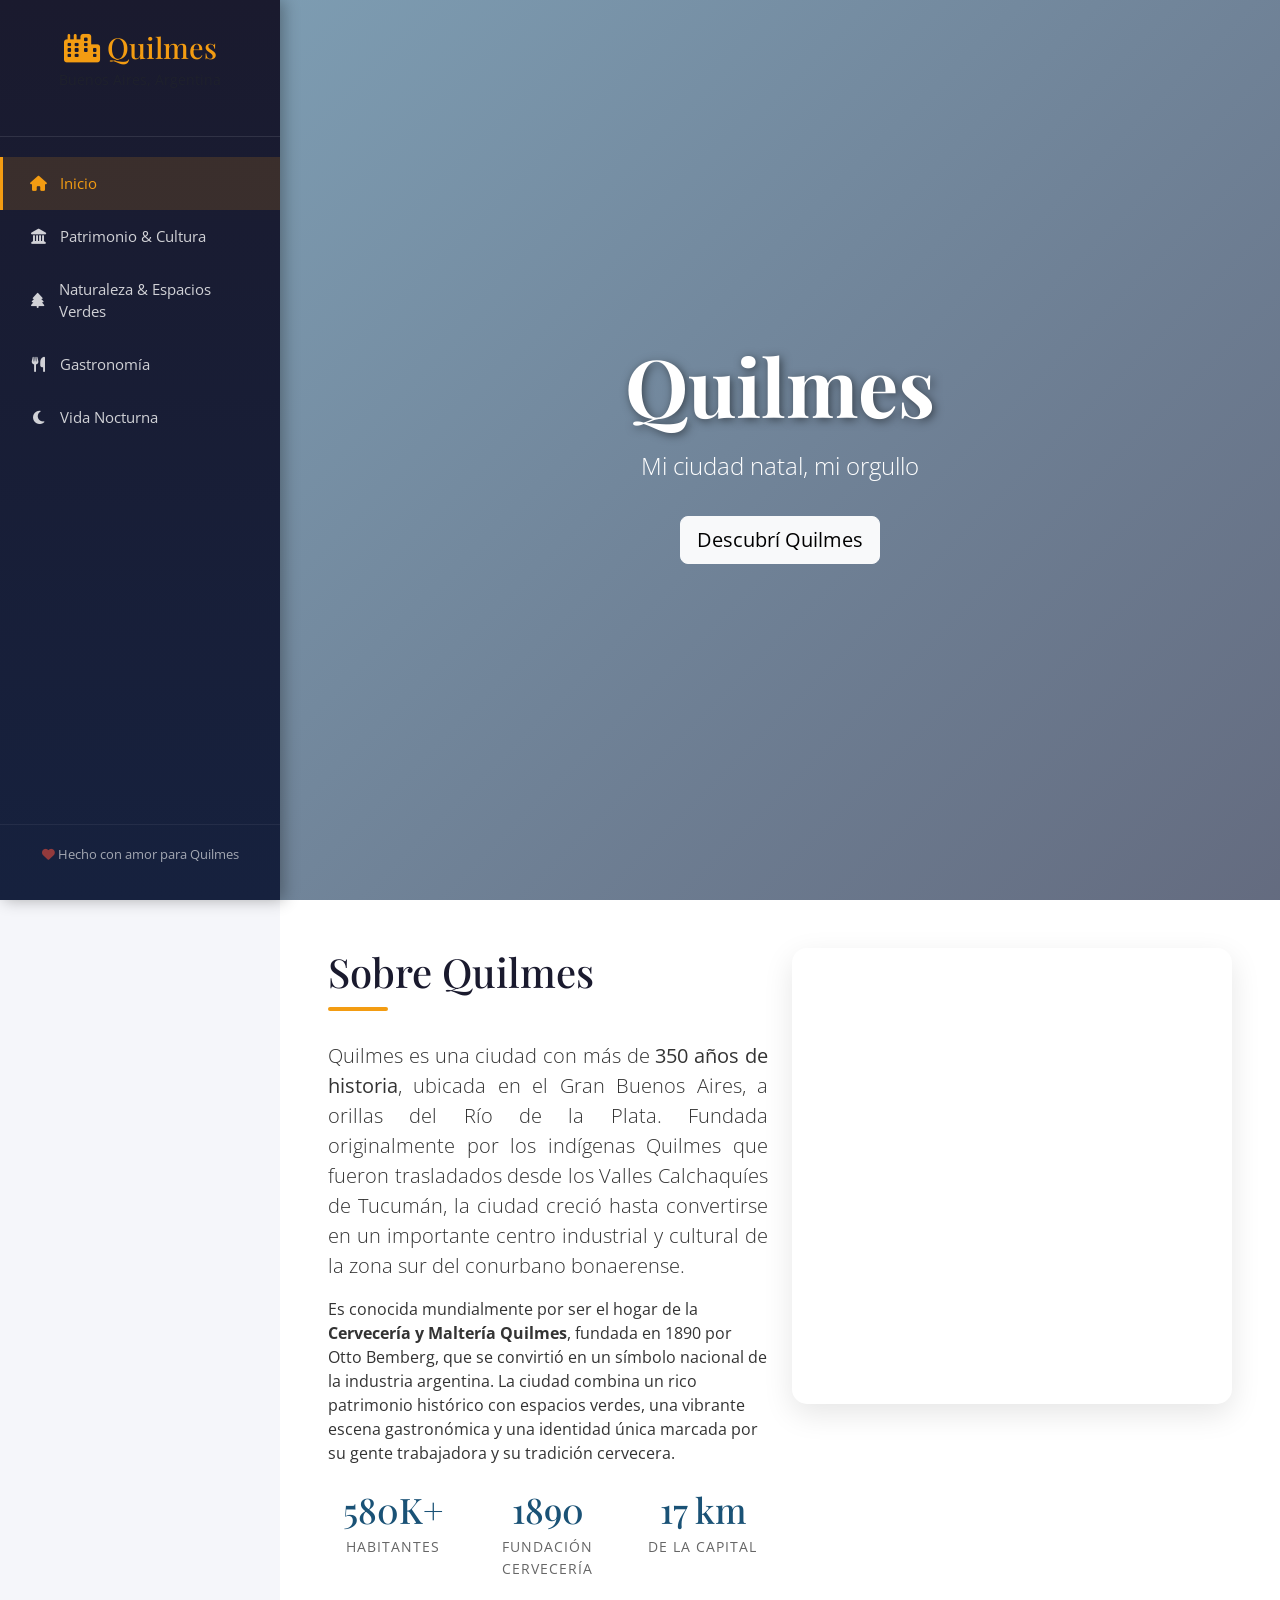
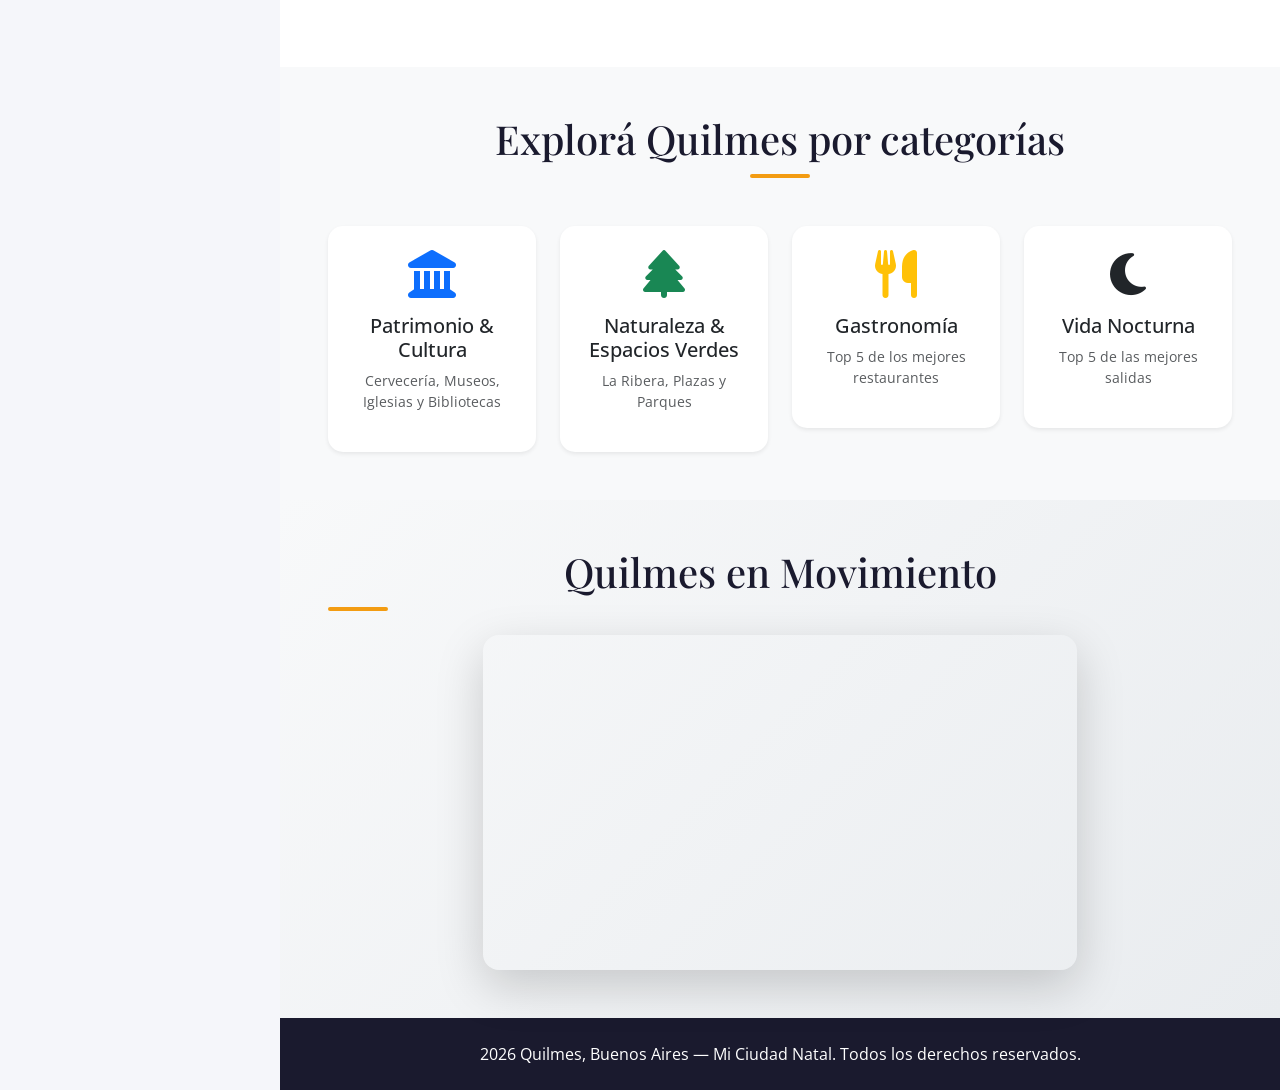
==== index.html @ ce0a09dc "Add files via upload" ====
<!DOCTYPE html>
<html lang="es">

<head>
    <meta charset="UTF-8">
    <meta name="viewport" content="width=device-width, initial-scale=1.0">
    <link href="https://cdn.jsdelivr.net/npm/bootstrap@5.3.2/dist/css/bootstrap.min.css" rel="stylesheet">
    <link
        href="https://fonts.googleapis.com/css2?family=Playfair+Display:wght@400;700&family=Open+Sans:wght@300;400;600&display=swap"
        rel="stylesheet">
    <link rel="stylesheet" href="https://cdnjs.cloudflare.com/ajax/libs/font-awesome/6.4.0/css/all.min.css">
    <link rel="stylesheet" href="estilo.css">

    <title>Quilmes, Buenos Aires — Mi Ciudad Natal</title>
</head>

<body>
    <div class="envoltura">
        <!-- Barra Lateral de Navegación -->
        <nav class="barra_lateral">
            <div class="encabezado_barra">
                <h2><i class="fas fa-city"></i> Quilmes</h2>
                <p class="text-muted">Buenos Aires, Argentina</p>
            </div>

            <ul class="nav flex-column">
                <li class="nav-item">
                    <a class="nav-link activo" href="index.html">
                        <i class="fas fa-home"></i> Inicio
                    </a>
                </li>
                <li class="nav-item">
                    <a class="nav-link" href="patrimonio.html">
                        <i class="fas fa-landmark"></i> Patrimonio & Cultura
                    </a>
                </li>
                <li class="nav-item">
                    <a class="nav-link" href="naturaleza.html">
                        <i class="fas fa-tree"></i> Naturaleza & Espacios Verdes
                    </a>
                </li>
                <li class="nav-item">
                    <a class="nav-link" href="gastronomia.html">
                        <i class="fas fa-utensils"></i> Gastronomía
                    </a>
                </li>
                <li class="nav-item">
                    <a class="nav-link" href="nocturna.html">
                        <i class="fas fa-moon"></i> Vida Nocturna
                    </a>
                </li>
            </ul>

            <div class="pie_barra">
                <p><i class="fas fa-heart"></i> Hecho con amor para Quilmes</p>
            </div>
        </nav>

        <!-- Contenido Principal -->
        <main class="contenido_principal">
            <!-- Sección Hero -->
            <section class="seccion_hero">
                <div class="capa_superpuesta"></div>
                <div class="contenido_hero">
                    <h1 class="display-3">Quilmes</h1>
                    <p class="lead">Mi ciudad natal, mi orgullo</p>
                    <a href="#conoce" class="btn btn-light btn-lg mt-3">Descubrí Quilmes</a>
                </div>
            </section>

            <!-- Sección de Info -->
            <section id="conoce" class="seccion_info py-5">
                <div class="container-fluid px-5">
                    <div class="row">
                        <div class="col-lg-6 mb-4">
                            <h2 class="titulo_seccion">Sobre Quilmes</h2>
                            <p class="lead texto_justificado">
                                Quilmes es una ciudad con más de <strong>350 años de historia</strong>, ubicada en el
                                Gran Buenos Aires, a orillas del Río de la Plata. Fundada originalmente por los
                                indígenas Quilmes que fueron trasladados desde los Valles Calchaquíes de Tucumán, la
                                ciudad creció hasta convertirse en un importante centro industrial y cultural de la zona
                                sur del conurbano bonaerense.
                            </p>
                            <p>
                                Es conocida mundialmente por ser el hogar de la <strong>Cervecería y Maltería
                                    Quilmes</strong>, fundada en 1890 por Otto Bemberg, que se convirtió en un símbolo
                                nacional de la industria argentina. La ciudad combina un rico patrimonio histórico con
                                espacios verdes, una vibrante escena gastronómica y una identidad única marcada por su
                                gente trabajadora y su tradición cervecera.
                            </p>
                            <div class="estadisticas mt-4">
                                <div class="row text-center">
                                    <div class="col-4">
                                        <h3>580K+</h3>
                                        <p>Habitantes</p>
                                    </div>
                                    <div class="col-4">
                                        <h3>1890</h3>
                                        <p>Fundación Cervecería</p>
                                    </div>
                                    <div class="col-4">
                                        <h3>17 km</h3>
                                        <p>de la Capital</p>
                                    </div>
                                </div>
                            </div>
                        </div>
                        <div class="col-lg-6">
                            <div class="contenedor_mapa">
                                <iframe
                                    src="https://www.google.com/maps/embed?pb=!1m18!1m12!1m3!1d52453.123456789!2d-58.3147!3d-34.7244!2m3!1f0!2f0!3f0!3m2!1i1024!2i768!4f13.1!3m3!1m2!1s0x95a32d55db9f5e6f%3A0x5c5c5c5c5c5c5c5c!2sQuilmes%2C%20Buenos%20Aires%20Province%2C%20Argentina!5e0!3m2!1sen!2sus!4v1699999999999!5m2!1sen!2sus"
                                    width="100%" height="450" style="border:0; border-radius: 15px;" allowfullscreen=""
                                    loading="lazy" referrerpolicy="no-referrer-when-downgrade">
                                </iframe>
                            </div>
                        </div>
                    </div>
                </div>
            </section>

            <!-- Vista previa de Categorías -->
            <section class="categories-preview py-5 bg-light">
                <div class="container-fluid px-5">
                    <h2 class="titulo_seccion text-center mb-5">Explorá Quilmes por categorías</h2>
                    <div class="row g-4">
                        <div class="col-md-3">
                            <a href="patrimonio.html" class="tarjeta_categoria">
                                <div class="card h-100 border-0 shadow-sm">
                                    <div class="card-body text-center py-4">
                                        <i class="fas fa-landmark fa-3x text-primary mb-3"></i>
                                        <h5>Patrimonio & Cultura</h4>
                                            <p class="text-muted small">Cervecería, Museos, Iglesias y Bibliotecas</p>
                                    </div>
                                </div>
                            </a>
                        </div>
                        <div class="col-md-3">
                            <a href="naturaleza.html" class="tarjeta_categoria">
                                <div class="card h-100 border-0 shadow-sm">
                                    <div class="card-body text-center py-4">
                                        <i class="fas fa-tree fa-3x text-success mb-3"></i>
                                        <h5>Naturaleza & Espacios Verdes</h4>
                                            <p class="text-muted small">La Ribera, Plazas y Parques</p>
                                    </div>
                                </div>
                            </a>
                        </div>
                        <div class="col-md-3">
                            <a href="gastronomia.html" class="tarjeta_categoria">
                                <div class="card h-100 border-0 shadow-sm">
                                    <div class="card-body text-center py-4">
                                        <i class="fas fa-utensils fa-3x text-warning mb-3"></i>
                                        <h5>Gastronomía</h4>
                                            <p class="text-muted small">Top 5 de los mejores restaurantes</p>
                                    </div>
                                </div>
                            </a>
                        </div>
                        <div class="col-md-3">
                            <a href="nocturna.html" class="tarjeta_categoria">
                                <div class="card h-100 border-0 shadow-sm">
                                    <div class="card-body text-center py-4">
                                        <i class="fas fa-moon fa-3x text-dark mb-3"></i>
                                        <h5>Vida Nocturna</h4>
                                            <p class="text-muted small">Top 5 de las mejores salidas</p>
                                    </div>
                                </div>
                            </a>
                        </div>
                    </div>
                </div>
            </section>

            <!-- Sección de Video -->
            <section class="seccion_video py-5">
                <div class="container-fluid px-5 text-center">
                    <h2 class="titulo_seccion mb-4">Quilmes en Movimiento</h2>
                    <div class="row justify-content-center">
                        <div class="col-lg-8">
                            <div class="ratio ratio-16x9 shadow-lg rounded-4 overflow-hidden">
                                
                                <iframe src="https://www.youtube.com/embed/tXHFf7adKE0" title="Quilmes - Mi Ciudad"
                                    allow="accelerometer; autoplay; clipboard-write; encrypted-media; gyroscope; picture-in-picture"
                                    allowfullscreen>
                                </iframe>
                            </div>
                            
                        </div>
                    </div>
                </div>
            </section>

            <!-- Pie de Página -->
            <footer class="pie_pagina py-4 bg-dark text-white text-center">
                <div class="container">
                    <p class="mb-0"> 2026 Quilmes, Buenos Aires — Mi Ciudad Natal. Todos los derechos reservados.</p>
                </div>
            </footer>
        </main>
    </div>

    <script src="https://cdn.jsdelivr.net/npm/bootstrap@5.3.2/dist/js/bootstrap.bundle.min.js"></script>

</body>

</html>
---- estilo.css ----
:root {
    --color_primario: #1a5276;
    --color_secundario: #2874a6;
    --color_acento: #f39c12;
    --color_oscuro: #1a1a2e;
    --color_claro: #f8f9fa;
    --ancho_barra_lateral: 280px;
    --fuente_titulos: 'Playfair Display', serif;
    --fuente_cuerpo: 'Open Sans', sans-serif;
}

* {
    margin: 0;
    padding: 0;
    box-sizing: border-box;
}

body {
    font-family: var(--fuente_cuerpo);
    background-color: #f5f6fa;
    color: #333;
    overflow-x: hidden;
}

/* ============================================
   ESTRUCTURA GENERAL
   ============================================ */

.envoltura {
    display: flex;
    min-height: 100vh;
}

/* ============================================
   BARRA LATERAL (Navegación)
   ============================================ */

.barra_lateral {
    width: var(--ancho_barra_lateral);
    background: linear-gradient(180deg, var(--color_oscuro) 0%, #16213e 100%);
    color: white;
    position: fixed;
    height: 100vh;
    overflow-y: auto;
    z-index: 1000;
    display: flex;
    flex-direction: column;
    box-shadow: 4px 0 15px rgba(0,0,0,0.3);
}

.encabezado_barra {
    padding: 30px 20px;
    text-align: center;
    border-bottom: 1px solid rgba(255,255,255,0.1);
}

.encabezado_barra h2 {
    font-family: var(--fuente_titulos);
    font-size: 1.8rem;
    margin-bottom: 5px;
    color: var(--color_acento);
}

.encabezado_barra p {
    font-size: 0.85rem;
    opacity: 0.7;
}

.barra_lateral .nav {
    flex: 1;
    padding: 20px 0;
}

.barra_lateral .nav-link {
    color: rgba(255,255,255,0.8);
    padding: 15px 25px;
    font-size: 0.95rem;
    transition: all 0.3s ease;
    border-left: 3px solid transparent;
    display: flex;
    align-items: center;
    gap: 12px;
}

.barra_lateral .nav-link:hover {
    background: rgba(255,255,255,0.05);
    color: white;
    border-left-color: var(--color_acento);
    padding-left: 30px;
}

.barra_lateral .nav-link.activo {
    background: rgba(243, 156, 18, 0.15);
    color: var(--color_acento);
    border-left-color: var(--color_acento);
}

.barra_lateral .nav-link i {
    width: 20px;
    text-align: center;
}

.pie_barra {
    padding: 20px;
    text-align: center;
    border-top: 1px solid rgba(255,255,255,0.1);
    font-size: 0.8rem;
    opacity: 0.6;
}

.pie_barra i {
    color: #e74c3c;
}

/* ============================================
   CONTENIDO PRINCIPAL
   ============================================ */

.contenido_principal {
    margin-left: var(--ancho_barra_lateral);
    flex: 1;
    min-height: 100vh;
}

/* ============================================
   SECCIÓN HERO (Portada)
   ============================================ */

.seccion_hero {
    position: relative;
    height: 100vh;
    background: url('img/estacion\ de\ quilmes.webp') center/cover no-repeat;
    display: flex;
    align-items: center;
    justify-content: center;
    text-align: center;
    color: white;
}

.capa_superpuesta {
    position: absolute;
    top: 0;
    left: 0;
    right: 0;
    bottom: 0;
    background: linear-gradient(135deg, rgba(26, 82, 118, 0.55) 0%, rgba(22, 33, 62, 0.65) 100%);
}

.contenido_hero {
    position: relative;
    z-index: 2;
}

.contenido_hero h1 {
    font-family: var(--fuente_titulos);
    font-size: 5rem;
    font-weight: 700;
    text-shadow: 2px 2px 10px rgba(0,0,0,0.5);
    margin-bottom: 15px;
    animation: aparecerDesdeAbajo 1s ease;
}

.contenido_hero .lead {
    font-size: 1.5rem;
    font-weight: 300;
    opacity: 0.9;
    animation: aparecerDesdeAbajo 1s ease 0.3s both;
}

@keyframes aparecerDesdeAbajo {
    from {
        opacity: 0;
        transform: translateY(30px);
    }
    to {
        opacity: 1;
        transform: translateY(0);
    }
}

/* ============================================
   SECCIONES GENERALES
   ============================================ */

.titulo_seccion {
    font-family: var(--fuente_titulos);
    font-size: 2.5rem;
    color: var(--color_oscuro);
    margin-bottom: 30px;
    position: relative;
    padding-bottom: 15px;
}

.titulo_seccion::after {
    content: '';
    position: absolute;
    bottom: 0;
    left: 0;
    width: 60px;
    height: 4px;
    background: var(--color_acento);
    border-radius: 2px;
}

.titulo_seccion.text-center::after {
    left: 50%;
    transform: translateX(-50%);
}

.seccion_info {
    background: white;
}

.estadisticas h3 {
    font-family: var(--fuente_titulos);
    font-size: 2.2rem;
    color: var(--color_primario);
    margin-bottom: 5px;
}

.estadisticas p {
    font-size: 0.9rem;
    color: #666;
    text-transform: uppercase;
    letter-spacing: 1px;
}

.contenedor_mapa {
    border-radius: 15px;
    overflow: hidden;
    box-shadow: 0 10px 30px rgba(0,0,0,0.1);
}

/* ============================================
   TARJETAS DE CATEGORÍA
   ============================================ */

.tarjeta_categoria {
    text-decoration: none;
    color: inherit;
    transition: transform 0.3s ease;
    display: block;
}

.tarjeta_categoria:hover {
    transform: translateY(-10px);
}

.tarjeta_categoria .card {
    border-radius: 15px;
    transition: box-shadow 0.3s ease;
}

.tarjeta_categoria:hover .card {
    box-shadow: 0 15px 40px rgba(0,0,0,0.15) !important;
}

.tarjeta_categoria i {
    transition: transform 0.3s ease;
}

.tarjeta_categoria:hover i {
    transform: scale(1.1);
}

/* ============================================
   ENCABEZADO DE PÁGINA
   ============================================ */

.encabezado_pagina {
    position: relative;
    overflow: hidden;
}

.encabezado_pagina::before {
    content: '';
    position: absolute;
    top: -50%;
    right: -10%;
    width: 500px;
    height: 500px;
    background: rgba(255,255,255,0.05);
    border-radius: 50%;
}

.encabezado_pagina h1 {
    font-family: var(--fuente_titulos);
    font-weight: 700;
}

/* ============================================
   TARJETAS DE ATRACCIONES
   ============================================ */

.tarjeta_atraccion {
    background: white;
    border-radius: 20px;
    padding: 0;
    box-shadow: 0 5px 20px rgba(0,0,0,0.08);
    overflow: hidden;
    transition: transform 0.3s ease;
}

.tarjeta_atraccion:hover {
    transform: translateY(-5px);
    box-shadow: 0 15px 40px rgba(0,0,0,0.12);
}

.etiqueta_atraccion {
    display: inline-block;
    background: var(--color_acento);
    color: white;
    padding: 5px 15px;
    border-radius: 20px;
    font-size: 0.85rem;
    font-weight: 600;
    margin-bottom: 10px;
}

/* ============================================
   TARJETAS DE RESTAURANTES
   ============================================ */

.tarjeta_restaurante {
    border-radius: 20px;
    overflow: hidden;
    transition: transform 0.3s ease;
}

.tarjeta_restaurante:hover {
    transform: translateY(-8px);
}

.tarjeta_restaurante .card-img-top {
    transition: transform 0.5s ease;
}

.tarjeta_restaurante:hover .card-img-top {
    transform: scale(1.05);
}

.valoracion {
    font-size: 1.1rem;
}

/* ============================================
   TARJETAS DE VIDA NOCTURNA
   ============================================ */

.tarjeta_noche {
    border-radius: 20px;
    overflow: hidden;
    transition: transform 0.3s ease;
    border: 1px solid rgba(255,255,255,0.1);
}

.tarjeta_noche:hover {
    transform: translateY(-8px);
    box-shadow: 0 20px 50px rgba(0,0,0,0.4);
}

.tarjeta_noche .card-img-top {
    transition: transform 0.5s ease, opacity 0.3s ease;
}

.tarjeta_noche:hover .card-img-top {
    transform: scale(1.05);
    opacity: 1 !important;
}

/* ============================================
   VIDEO
   ============================================ */

.seccion_video {
    background: linear-gradient(135deg, #f8f9fa 0%, #e9ecef 100%);
}

/* ============================================
   PIE DE PÁGINA
   ============================================ */

.pie_pagina {
    background: var(--color_oscuro) !important;
}

/* ============================================
   UTILIDADES
   ============================================ */

.texto_justificado {
    text-align: justify;
}

/* ============================================
   RESPONSIVE
   ============================================ */

@media (max-width: 991px) {
    .barra_lateral {
        transform: translateX(-100%);
        transition: transform 0.3s ease;
    }
    
    .barra_lateral.mostrada {
        transform: translateX(0);
    }
    
    .contenido_principal {
        margin-left: 0;
    }
    
    .contenido_hero h1 {
        font-size: 3rem;
    }
}

@media (max-width: 768px) {
    .contenido_hero h1 {
        font-size: 2.5rem;
    }
    
    .titulo_seccion {
        font-size: 2rem;
    }
}
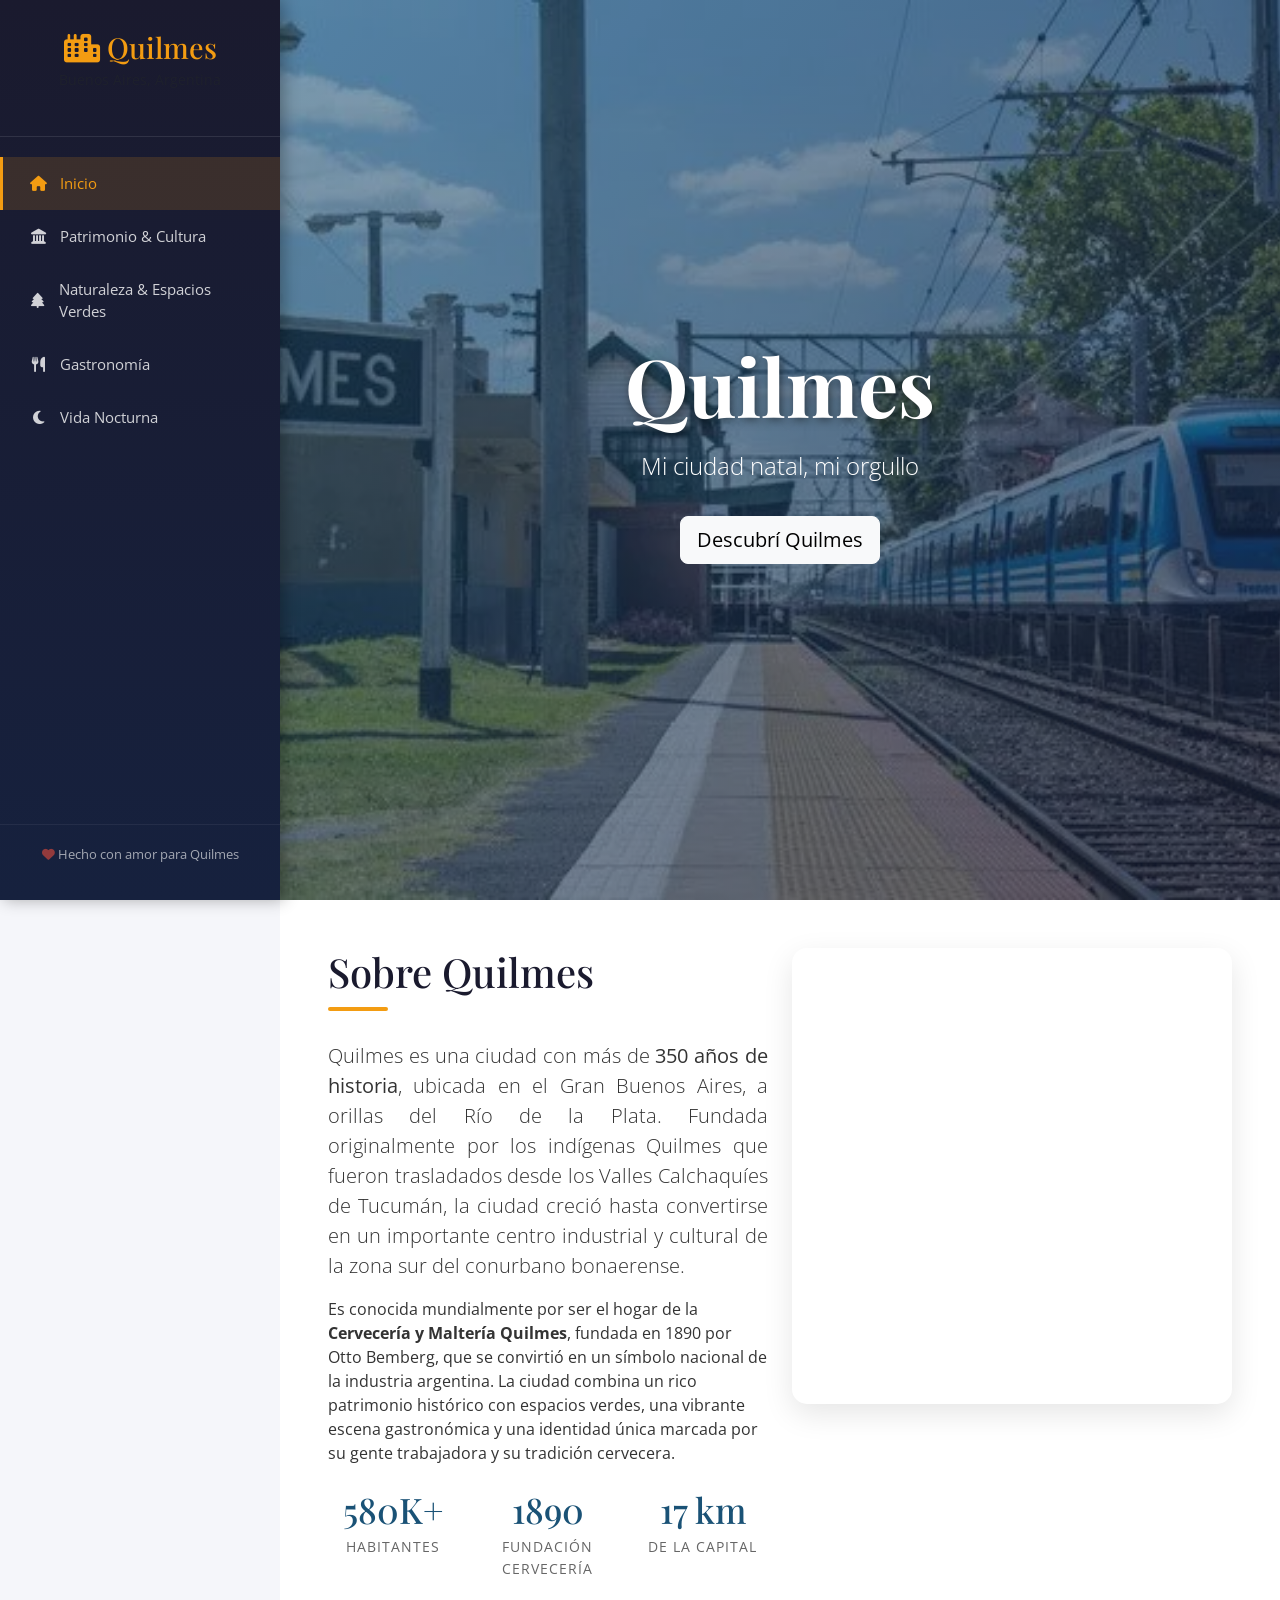
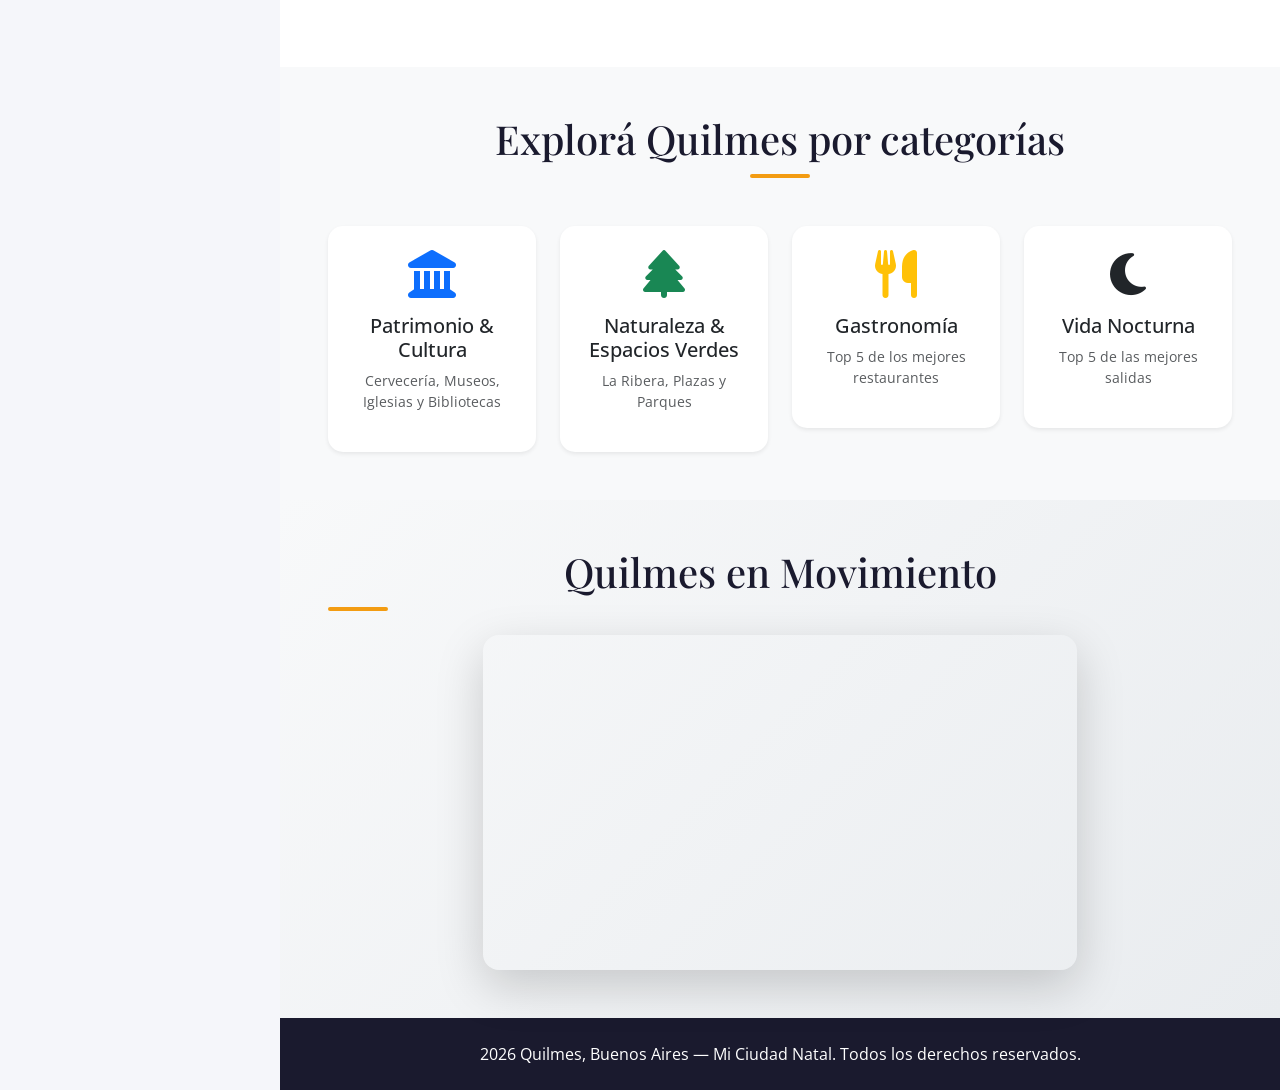
==== commit 20334b5d: "Add files via upload" ====
--- a/index.html
+++ b/index.html
@@ -16,8 +16,16 @@
 
 <body>
     <div class="envoltura">
+        <!-- Botón de menú hamburguesa (solo visible en móvil) -->
+        <button class="boton_menu" id="botonMenu" aria-label="Abrir menú">
+            <i class="fas fa-bars"></i>
+        </button>
+
+        <!-- Overlay para cerrar el menú al tocar fuera -->
+        <div class="overlay" id="overlay"></div>
+
         <!-- Barra Lateral de Navegación -->
-        <nav class="barra_lateral">
+        <nav class="barra_lateral" id="barraLateral">
             <div class="encabezado_barra">
                 <h2><i class="fas fa-city"></i> Quilmes</h2>
                 <p class="text-muted">Buenos Aires, Argentina</p>
@@ -128,7 +136,7 @@
                                 <div class="card h-100 border-0 shadow-sm">
                                     <div class="card-body text-center py-4">
                                         <i class="fas fa-landmark fa-3x text-primary mb-3"></i>
-                                        <h5>Patrimonio & Cultura</h4>
+                                        <h5>Patrimonio & Cultura</h5>
                                             <p class="text-muted small">Cervecería, Museos, Iglesias y Bibliotecas</p>
                                     </div>
                                 </div>
@@ -139,7 +147,7 @@
                                 <div class="card h-100 border-0 shadow-sm">
                                     <div class="card-body text-center py-4">
                                         <i class="fas fa-tree fa-3x text-success mb-3"></i>
-                                        <h5>Naturaleza & Espacios Verdes</h4>
+                                        <h5>Naturaleza & Espacios Verdes</h5>
                                             <p class="text-muted small">La Ribera, Plazas y Parques</p>
                                     </div>
                                 </div>
@@ -150,7 +158,7 @@
                                 <div class="card h-100 border-0 shadow-sm">
                                     <div class="card-body text-center py-4">
                                         <i class="fas fa-utensils fa-3x text-warning mb-3"></i>
-                                        <h5>Gastronomía</h4>
+                                        <h5>Gastronomía</h5>
                                             <p class="text-muted small">Top 5 de los mejores restaurantes</p>
                                     </div>
                                 </div>
@@ -161,7 +169,7 @@
                                 <div class="card h-100 border-0 shadow-sm">
                                     <div class="card-body text-center py-4">
                                         <i class="fas fa-moon fa-3x text-dark mb-3"></i>
-                                        <h5>Vida Nocturna</h4>
+                                        <h5>Vida Nocturna</h5>
                                             <p class="text-muted small">Top 5 de las mejores salidas</p>
                                     </div>
                                 </div>
@@ -200,6 +208,51 @@
     </div>
 
     <script src="https://cdn.jsdelivr.net/npm/bootstrap@5.3.2/dist/js/bootstrap.bundle.min.js"></script>
+    
+    <script>
+        // Menú hamburguesa
+        const botonMenu = document.getElementById('botonMenu');
+        const barraLateral = document.getElementById('barraLateral');
+        const overlay = document.getElementById('overlay');
+
+        function abrirMenu() {
+            barraLateral.classList.add('mostrada');
+            overlay.classList.add('activo');
+            document.body.style.overflow = 'hidden';
+        }
+
+        function cerrarMenu() {
+            barraLateral.classList.remove('mostrada');
+            overlay.classList.remove('activo');
+            document.body.style.overflow = '';
+        }
+
+        botonMenu.addEventListener('click', function() {
+            if (barraLateral.classList.contains('mostrada')) {
+                cerrarMenu();
+            } else {
+                abrirMenu();
+            }
+        });
+
+        overlay.addEventListener('click', cerrarMenu);
+
+        // Cerrar menú al hacer clic en un enlace (en móvil)
+        document.querySelectorAll('.barra_lateral .nav-link').forEach(function(enlace) {
+            enlace.addEventListener('click', function() {
+                if (window.innerWidth <= 991) {
+                    cerrarMenu();
+                }
+            });
+        });
+
+        // Cerrar menú con la tecla Escape
+        document.addEventListener('keydown', function(e) {
+            if (e.key === 'Escape' && barraLateral.classList.contains('mostrada')) {
+                cerrarMenu();
+            }
+        });
+    </script>
 
 </body>
 
--- a/estilo.css
+++ b/estilo.css
@@ -1,5 +1,3 @@
-
-
 :root {
     --color_primario: #1a5276;
     --color_secundario: #2874a6;
@@ -31,6 +29,54 @@
 .envoltura {
     display: flex;
     min-height: 100vh;
+}
+
+/* ============================================
+   BOTÓN HAMBURGUESA (solo visible en móvil)
+   ============================================ */
+
+.boton_menu {
+    display: none;
+    position: fixed;
+    top: 15px;
+    left: 15px;
+    z-index: 1100;
+    background: var(--color_oscuro);
+    color: white;
+    border: none;
+    width: 45px;
+    height: 45px;
+    border-radius: 8px;
+    font-size: 1.3rem;
+    cursor: pointer;
+    box-shadow: 0 2px 10px rgba(0,0,0,0.3);
+    align-items: center;
+    justify-content: center;
+}
+
+.boton_menu:hover {
+    background: var(--color_acento);
+}
+/* ============================================
+   OVERLAY (fondo oscuro al abrir menú en móvil)
+   ============================================ */
+
+.overlay {
+    display: none;
+    position: fixed;
+    top: 0;
+    left: 0;
+    width: 100%;
+    height: 100%;
+    background: rgba(0, 0, 0, 0.5);
+    z-index: 999;
+    opacity: 0;
+    transition: opacity 0.3s ease;
+}
+
+.overlay.activo {
+    display: block;
+    opacity: 1;
 }
 
 /* ============================================
@@ -48,6 +94,7 @@
     display: flex;
     flex-direction: column;
     box-shadow: 4px 0 15px rgba(0,0,0,0.3);
+    transition: transform 0.3s ease;
 }
 
 .encabezado_barra {
@@ -399,9 +446,12 @@
    ============================================ */
 
 @media (max-width: 991px) {
+    .boton_menu {
+        display: flex;
+    }
+    
     .barra_lateral {
         transform: translateX(-100%);
-        transition: transform 0.3s ease;
     }
     
     .barra_lateral.mostrada {
@@ -425,5 +475,4 @@
     .titulo_seccion {
         font-size: 2rem;
     }
-}
-
+}
